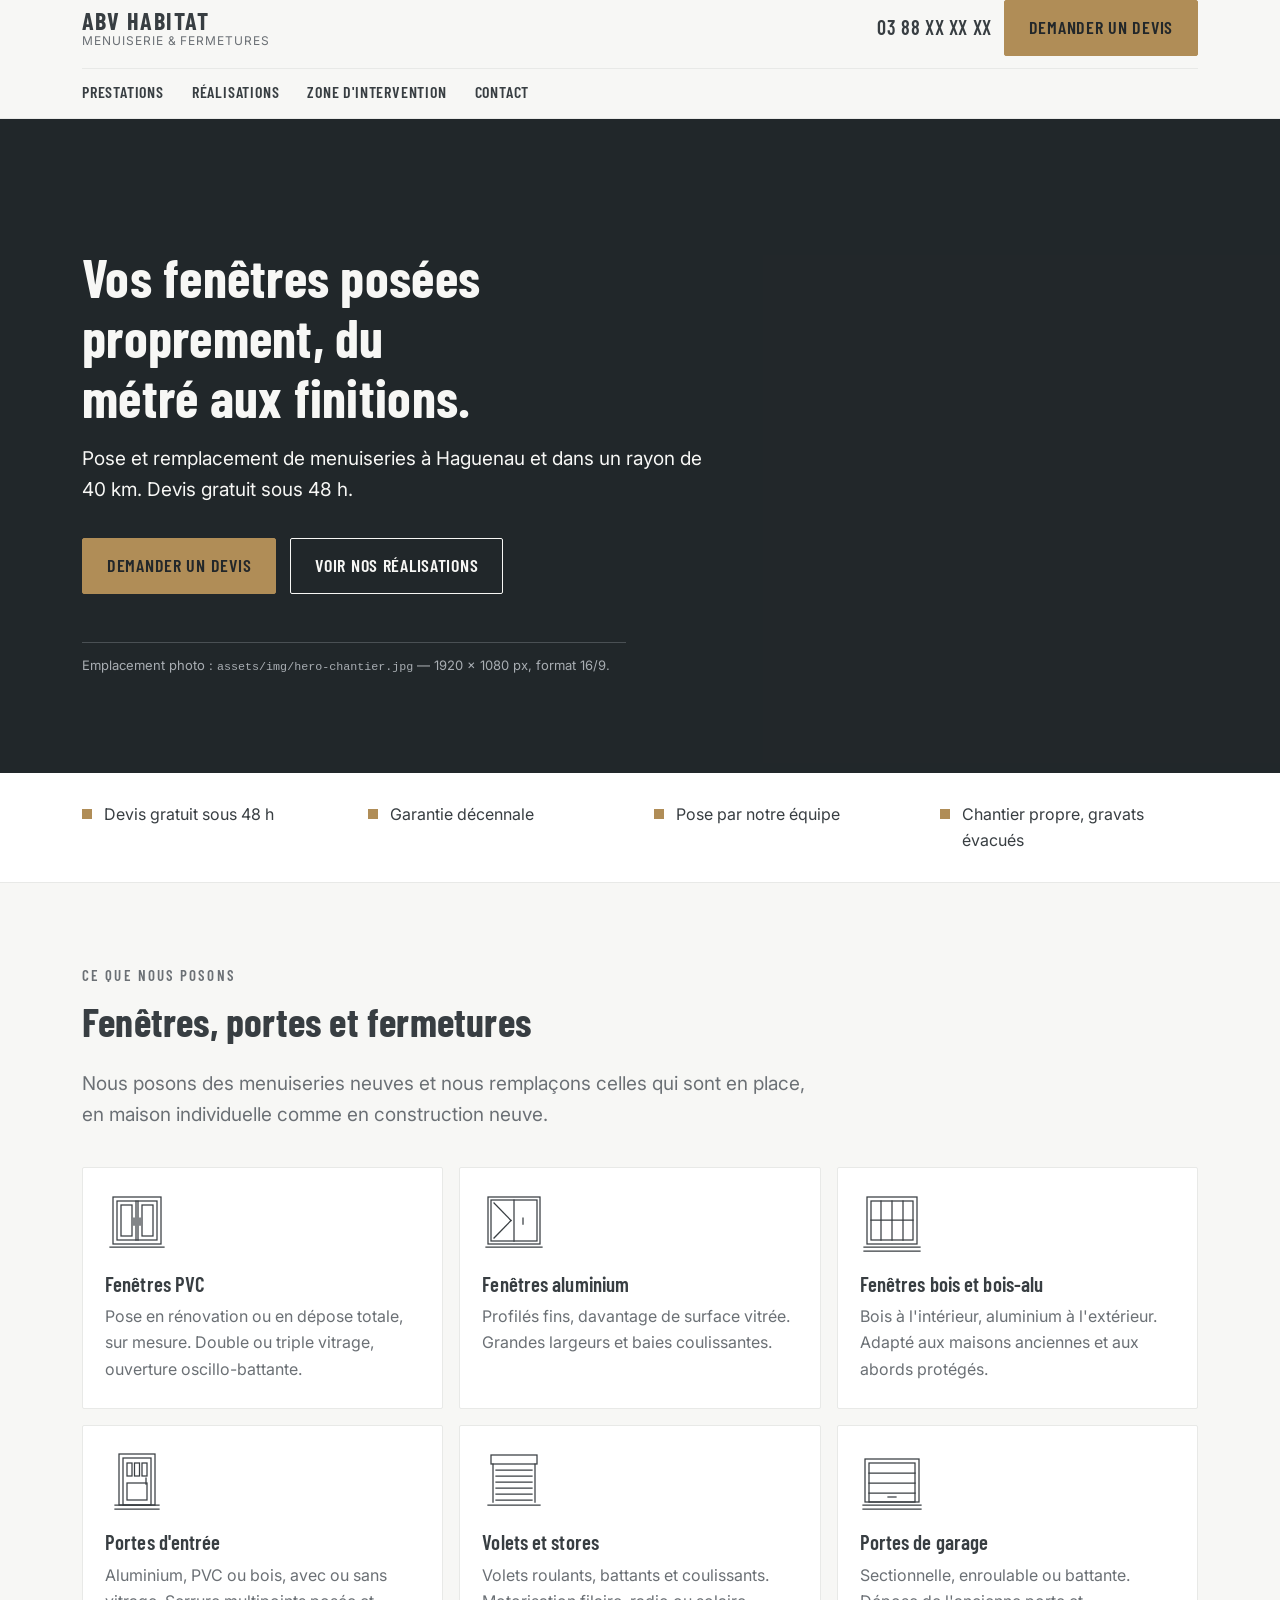
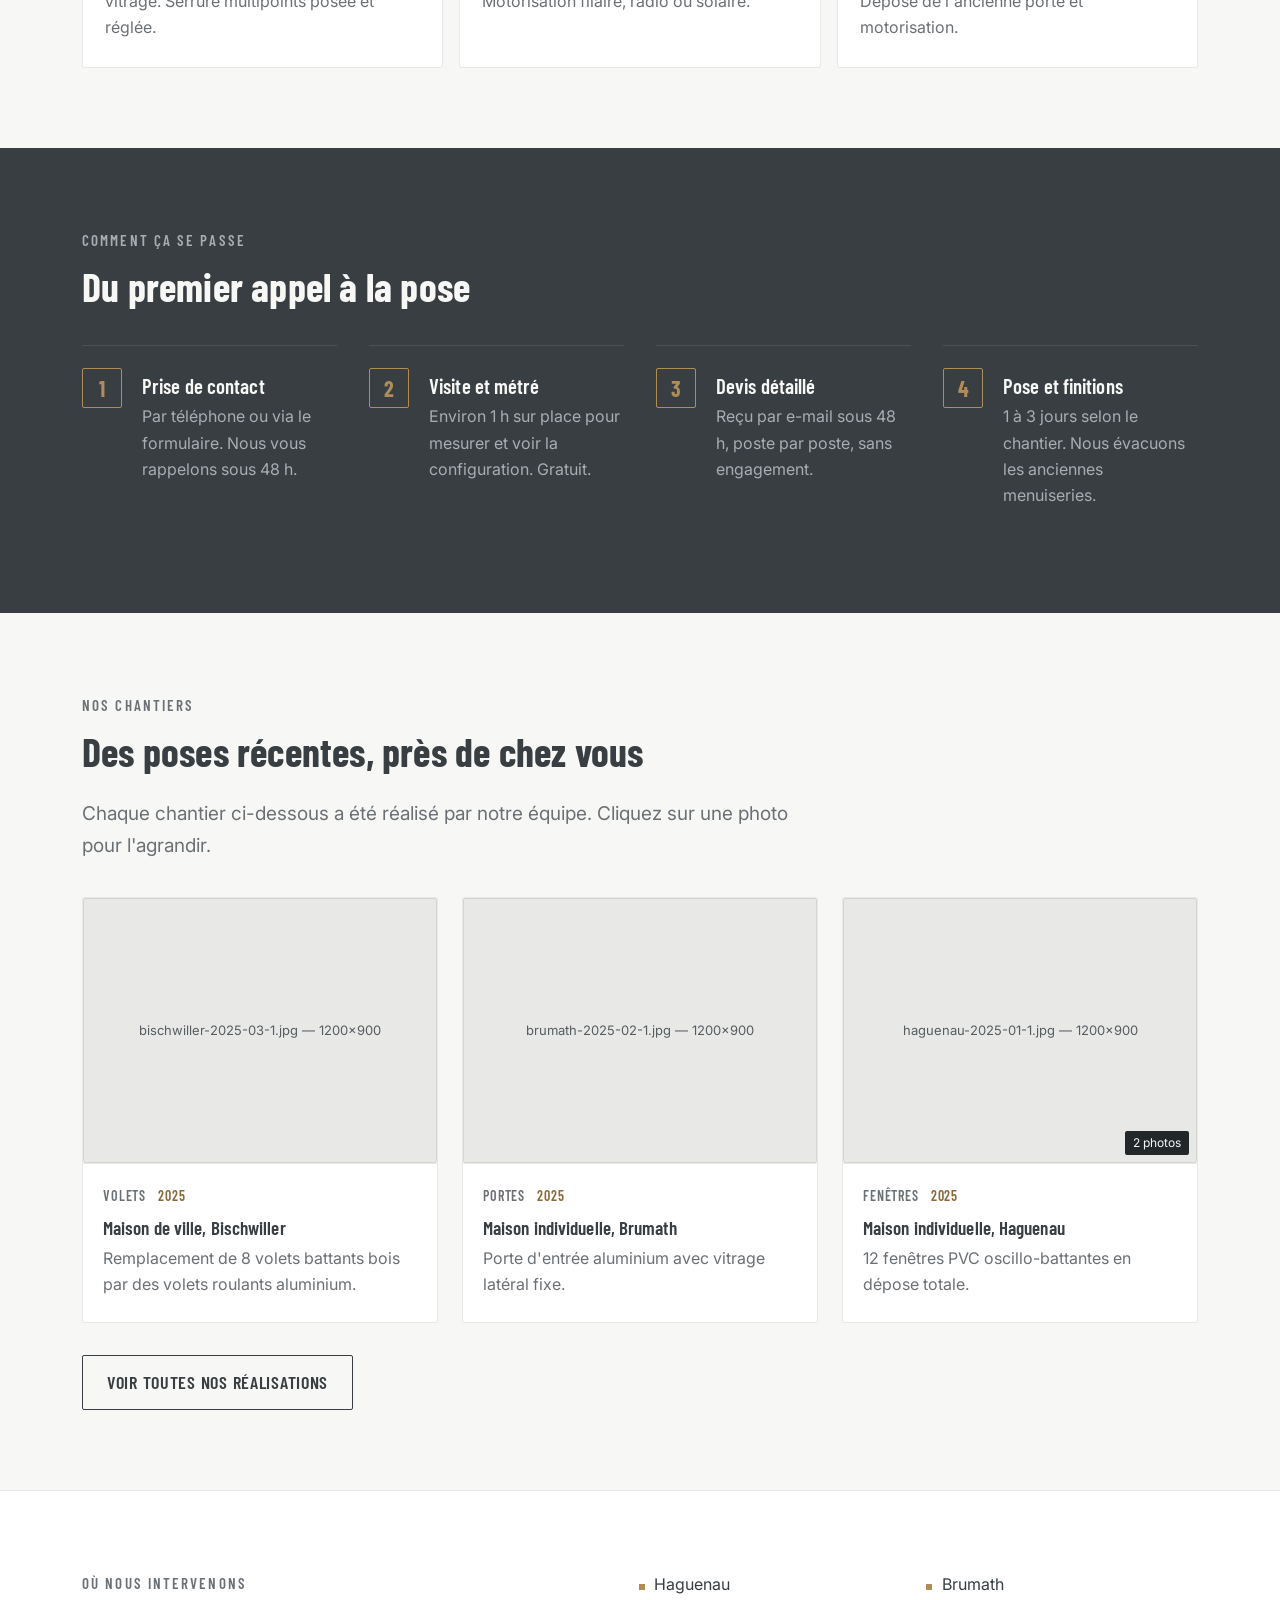
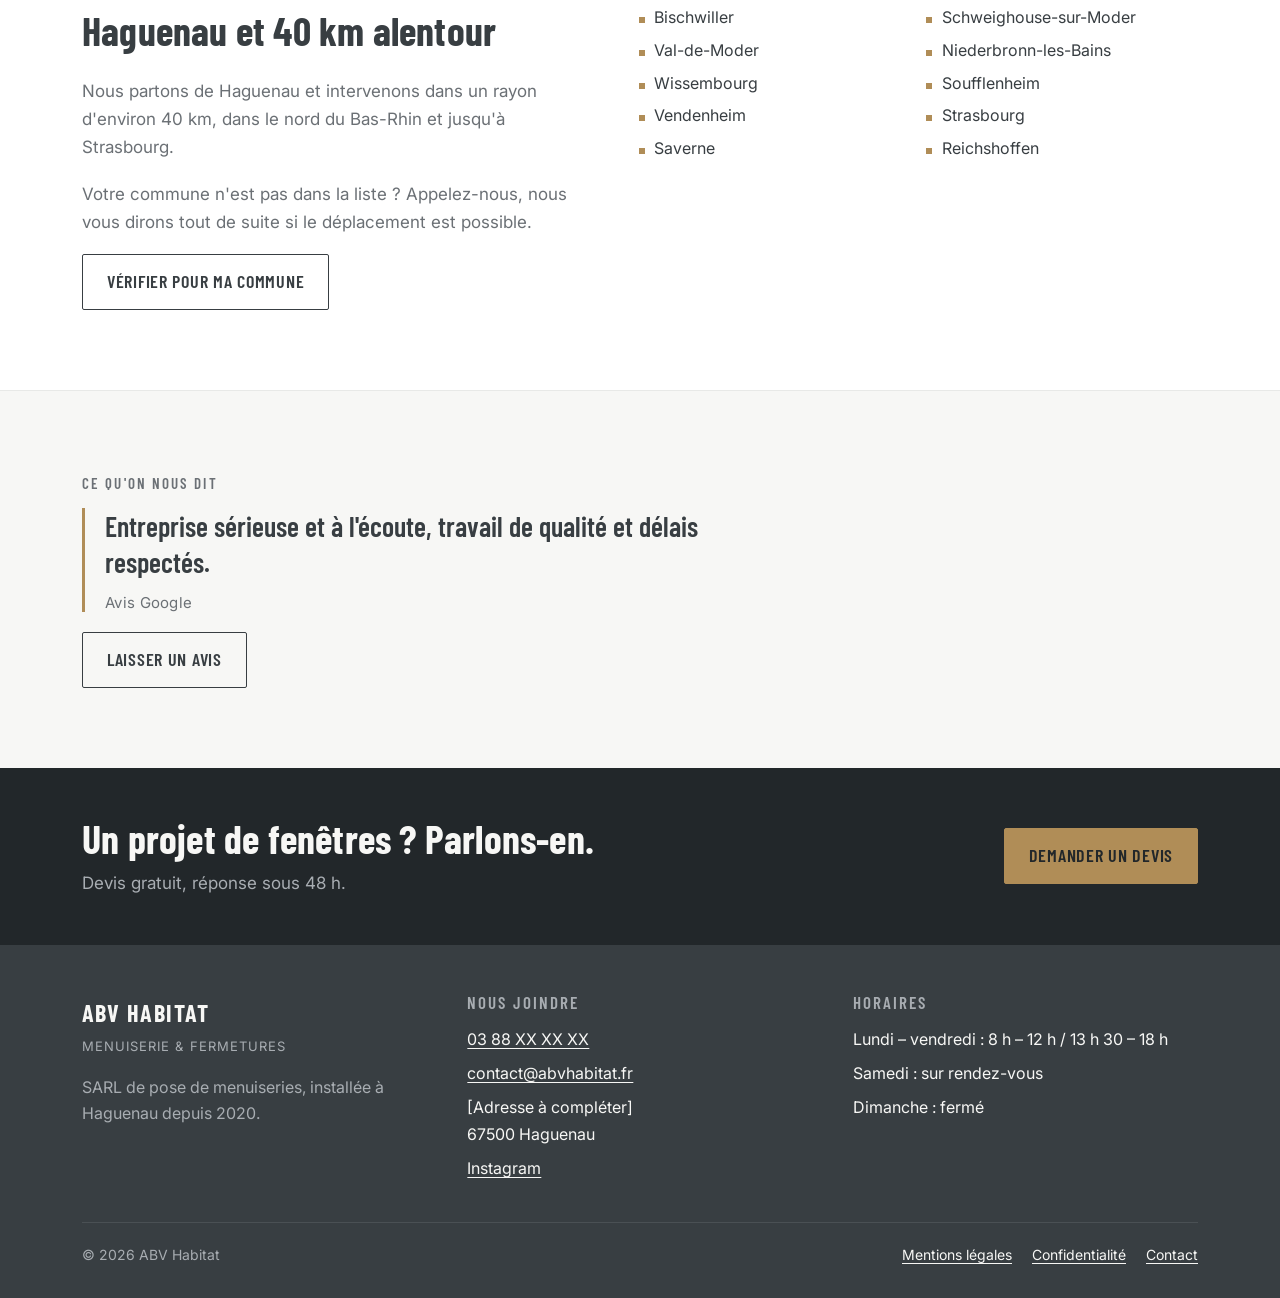
==== index.html @ 5dcaa234 "Initial commit" ====
<!DOCTYPE html>
<html lang="fr">
<head>
<meta charset="utf-8">
<meta name="viewport" content="width=device-width, initial-scale=1">
<title>ABV Habitat — Pose de fenêtres à Haguenau (Bas-Rhin)</title>
<meta name="description" content="Pose et remplacement de fenêtres, portes d'entrée, volets et portes de garage à Haguenau et dans un rayon de 40 km. Devis gratuit sous 48 h.">
<meta name="author" content="ABV Habitat">

<meta property="og:type" content="website">
<meta property="og:locale" content="fr_FR">
<meta property="og:site_name" content="ABV Habitat">
<meta property="og:title" content="ABV Habitat — Pose de fenêtres à Haguenau">
<meta property="og:description" content="Pose et remplacement de menuiseries à Haguenau et dans un rayon de 40 km. Devis gratuit sous 48 h.">

<link rel="icon" href="favicon.svg" type="image/svg+xml">
<link rel="preconnect" href="https://fonts.googleapis.com">
<link rel="preconnect" href="https://fonts.gstatic.com" crossorigin>
<link rel="stylesheet" href="https://fonts.googleapis.com/css2?family=Barlow+Condensed:wght@600;700&amp;family=Inter:wght@400;500&amp;display=swap">
<link rel="stylesheet" href="css/style.css">
<script src="js/init.js"></script>
</head>
<body>

<a class="lien-evitement" href="#contenu">Aller au contenu</a>

<header class="entete">
  <div class="conteneur entete__barre">

    <a class="entete__marque" href="index.html">
      <span class="entete__nom">ABV Habitat</span>
      <span class="entete__baseline">Menuiserie &amp; fermetures</span>
    </a>

    <div class="entete__actions">
      <a class="entete__tel" href="tel:+3338800000">03 88 XX XX XX</a>
      <a class="bouton bouton--principal entete__devis" href="contact.html#devis">Demander un devis</a>
      <button class="entete__bascule" type="button" aria-expanded="false" aria-controls="navigation-principale">
        <span class="entete__bascule-barres" aria-hidden="true"></span>
        Menu
      </button>
    </div>

    <nav class="nav" id="navigation-principale" aria-label="Navigation principale">
      <ul class="nav__liste">
        <li><a class="nav__lien" href="index.html#prestations">Prestations</a></li>
        <li><a class="nav__lien" href="realisations.html">Réalisations</a></li>
        <li><a class="nav__lien" href="index.html#zone-intervention">Zone d'intervention</a></li>
        <li><a class="nav__lien" href="contact.html">Contact</a></li>
      </ul>
      <div class="nav__complement">
        <a class="nav__tel" href="tel:+3338800000">03 88 XX XX XX</a>
        <a class="bouton bouton--principal bouton--large" href="contact.html#devis">Demander un devis</a>
      </div>
    </nav>

  </div>
</header>

<main id="contenu">

  <!-- ================================================================
       Hero
       ================================================================ -->
  <section class="hero">
    <div class="hero__media" data-src="assets/img/hero-chantier.jpg" aria-hidden="true"></div>
    <div class="hero__voile" aria-hidden="true"></div>

    <div class="conteneur hero__contenu">
      <h1 class="hero__titre">Vos fenêtres posées proprement, du métré aux finitions.</h1>
      <p class="hero__soustitre">
        Pose et remplacement de menuiseries à Haguenau et dans un rayon de 40 km.
        Devis gratuit sous 48 h.
      </p>
      <div class="groupe-boutons">
        <a class="bouton bouton--principal" href="contact.html#devis">Demander un devis</a>
        <a class="bouton bouton--contour-clair" href="realisations.html">Voir nos réalisations</a>
      </div>
      <p class="hero__note-photo">
        Emplacement photo : <code>assets/img/hero-chantier.jpg</code> — 1920 × 1080 px, format 16/9.
      </p>
    </div>
  </section>

  <!-- ================================================================
       Bandeau de garanties
       ================================================================ -->
  <section class="garanties" aria-label="Nos engagements">
    <div class="conteneur">
      <ul class="garanties__liste">
        <li class="garanties__item">
          <span class="garanties__marque" aria-hidden="true"></span>
          Devis gratuit sous 48 h
        </li>
        <li class="garanties__item">
          <span class="garanties__marque" aria-hidden="true"></span>
          Garantie décennale
        </li>
        <li class="garanties__item">
          <span class="garanties__marque" aria-hidden="true"></span>
          Pose par notre équipe
        </li>
        <li class="garanties__item">
          <span class="garanties__marque" aria-hidden="true"></span>
          Chantier propre, gravats évacués
        </li>
      </ul>
    </div>
  </section>

  <!-- ================================================================
       Prestations
       ================================================================ -->
  <section class="section" id="prestations">
    <div class="conteneur">

      <div class="section__entete fondu">
        <span class="surtitre">Ce que nous posons</span>
        <h2>Fenêtres, portes et fermetures</h2>
        <p class="texte-intro texte-secondaire">
          Nous posons des menuiseries neuves et nous remplaçons celles qui sont en place,
          en maison individuelle comme en construction neuve.
        </p>
      </div>

      <ul class="prestations__grille">

        <li class="prestation fondu">
          <svg class="prestation__pictogramme" viewBox="0 0 64 64" fill="none" stroke="currentColor" stroke-width="1.25" stroke-linecap="square" aria-hidden="true" focusable="false">
            <rect x="8" y="5" width="48" height="47"/>
            <rect x="12" y="9" width="40" height="39"/>
            <line x1="31" y1="9" x2="31" y2="48"/>
            <line x1="33" y1="9" x2="33" y2="48"/>
            <rect x="16" y="13" width="11" height="31"/>
            <rect x="37" y="13" width="11" height="31"/>
            <line x1="29" y1="26" x2="29" y2="33"/>
            <line x1="35" y1="26" x2="35" y2="33"/>
            <line x1="5" y1="55" x2="59" y2="55"/>
          </svg>
          <h3 class="prestation__titre">Fenêtres PVC</h3>
          <p class="prestation__texte">
            Pose en rénovation ou en dépose totale, sur mesure.
            Double ou triple vitrage, ouverture oscillo-battante.
          </p>
        </li>

        <li class="prestation fondu">
          <svg class="prestation__pictogramme" viewBox="0 0 64 64" fill="none" stroke="currentColor" stroke-width="1.25" stroke-linecap="square" aria-hidden="true" focusable="false">
            <rect x="6" y="5" width="52" height="47"/>
            <rect x="9" y="8" width="46" height="41"/>
            <line x1="32" y1="8" x2="32" y2="49"/>
            <line x1="12" y1="11" x2="29" y2="28.5"/>
            <line x1="12" y1="46" x2="29" y2="28.5"/>
            <line x1="41" y1="26" x2="41" y2="32"/>
            <line x1="4" y1="55" x2="60" y2="55"/>
          </svg>
          <h3 class="prestation__titre">Fenêtres aluminium</h3>
          <p class="prestation__texte">
            Profilés fins, davantage de surface vitrée.
            Grandes largeurs et baies coulissantes.
          </p>
        </li>

        <li class="prestation fondu">
          <svg class="prestation__pictogramme" viewBox="0 0 64 64" fill="none" stroke="currentColor" stroke-width="1.25" stroke-linecap="square" aria-hidden="true" focusable="false">
            <rect x="7" y="5" width="50" height="47"/>
            <rect x="11" y="9" width="42" height="39"/>
            <line x1="32" y1="9" x2="32" y2="48"/>
            <line x1="11" y1="28" x2="53" y2="28"/>
            <line x1="21" y1="9" x2="21" y2="48"/>
            <line x1="43" y1="9" x2="43" y2="48"/>
            <line x1="4" y1="55" x2="60" y2="55"/>
            <line x1="4" y1="59" x2="60" y2="59"/>
          </svg>
          <h3 class="prestation__titre">Fenêtres bois et bois-alu</h3>
          <p class="prestation__texte">
            Bois à l'intérieur, aluminium à l'extérieur.
            Adapté aux maisons anciennes et aux abords protégés.
          </p>
        </li>

        <li class="prestation fondu">
          <svg class="prestation__pictogramme" viewBox="0 0 64 64" fill="none" stroke="currentColor" stroke-width="1.25" stroke-linecap="square" aria-hidden="true" focusable="false">
            <rect x="14" y="4" width="36" height="51"/>
            <rect x="18" y="8" width="28" height="47"/>
            <rect x="22" y="13" width="5" height="13"/>
            <rect x="29.5" y="13" width="5" height="13"/>
            <rect x="37" y="13" width="5" height="13"/>
            <rect x="22" y="33" width="20" height="17"/>
            <line x1="41" y1="28" x2="41" y2="34"/>
            <line x1="10" y1="55" x2="54" y2="55"/>
            <line x1="10" y1="59" x2="54" y2="59"/>
          </svg>
          <h3 class="prestation__titre">Portes d'entrée</h3>
          <p class="prestation__texte">
            Aluminium, PVC ou bois, avec ou sans vitrage.
            Serrure multipoints posée et réglée.
          </p>
        </li>

        <li class="prestation fondu">
          <svg class="prestation__pictogramme" viewBox="0 0 64 64" fill="none" stroke="currentColor" stroke-width="1.25" stroke-linecap="square" aria-hidden="true" focusable="false">
            <rect x="9" y="5" width="46" height="9"/>
            <line x1="11" y1="14" x2="11" y2="52"/>
            <line x1="53" y1="14" x2="53" y2="52"/>
            <line x1="14" y1="20" x2="50" y2="20"/>
            <line x1="14" y1="26" x2="50" y2="26"/>
            <line x1="14" y1="32" x2="50" y2="32"/>
            <line x1="14" y1="38" x2="50" y2="38"/>
            <line x1="14" y1="44" x2="50" y2="44"/>
            <line x1="14" y1="50" x2="50" y2="50"/>
            <line x1="6" y1="55" x2="58" y2="55"/>
          </svg>
          <h3 class="prestation__titre">Volets et stores</h3>
          <p class="prestation__texte">
            Volets roulants, battants et coulissants.
            Motorisation filaire, radio ou solaire.
          </p>
        </li>

        <li class="prestation fondu">
          <svg class="prestation__pictogramme" viewBox="0 0 64 64" fill="none" stroke="currentColor" stroke-width="1.25" stroke-linecap="square" aria-hidden="true" focusable="false">
            <rect x="5" y="9" width="54" height="43"/>
            <rect x="9" y="13" width="46" height="39"/>
            <line x1="9" y1="23" x2="55" y2="23"/>
            <line x1="9" y1="33" x2="55" y2="33"/>
            <line x1="9" y1="43" x2="55" y2="43"/>
            <line x1="28" y1="47" x2="36" y2="47"/>
            <line x1="3" y1="55" x2="61" y2="55"/>
            <line x1="3" y1="59" x2="61" y2="59"/>
          </svg>
          <h3 class="prestation__titre">Portes de garage</h3>
          <p class="prestation__texte">
            Sectionnelle, enroulable ou battante.
            Dépose de l'ancienne porte et motorisation.
          </p>
        </li>

      </ul>
    </div>
  </section>

  <!-- ================================================================
       Comment ça se passe
       ================================================================ -->
  <section class="section section--sombre" id="deroulement">
    <div class="conteneur">

      <div class="section__entete fondu">
        <span class="surtitre surtitre--sombre">Comment ça se passe</span>
        <h2>Du premier appel à la pose</h2>
      </div>

      <ol class="etapes__liste">
        <li class="etape fondu">
          <h3 class="etape__titre">Prise de contact</h3>
          <p class="etape__texte">Par téléphone ou via le formulaire. Nous vous rappelons sous 48 h.</p>
        </li>
        <li class="etape fondu">
          <h3 class="etape__titre">Visite et métré</h3>
          <p class="etape__texte">Environ 1 h sur place pour mesurer et voir la configuration. Gratuit.</p>
        </li>
        <li class="etape fondu">
          <h3 class="etape__titre">Devis détaillé</h3>
          <p class="etape__texte">Reçu par e-mail sous 48 h, poste par poste, sans engagement.</p>
        </li>
        <li class="etape fondu">
          <h3 class="etape__titre">Pose et finitions</h3>
          <p class="etape__texte">1 à 3 jours selon le chantier. Nous évacuons les anciennes menuiseries.</p>
        </li>
      </ol>

    </div>
  </section>

  <!-- ================================================================
       Aperçu des réalisations
       ================================================================ -->
  <section class="section" id="realisations">
    <div class="conteneur">

      <div class="section__entete fondu">
        <span class="surtitre">Nos chantiers</span>
        <h2>Des poses récentes, près de chez vous</h2>
        <p class="texte-intro texte-secondaire">
          Chaque chantier ci-dessous a été réalisé par notre équipe.
          Cliquez sur une photo pour l'agrandir.
        </p>
      </div>

      <ul class="chantiers" data-galerie="apercu">
        <li class="galerie__message">Chargement des réalisations…</li>
      </ul>

      <p class="espace-haut">
        <a class="bouton bouton--contour" href="realisations.html">Voir toutes nos réalisations</a>
      </p>

    </div>
  </section>

  <!-- ================================================================
       Zone d'intervention
       ================================================================ -->
  <section class="section section--claire" id="zone-intervention">
    <div class="conteneur">
      <div class="zone__grille">

        <div class="fondu">
          <span class="surtitre">Où nous intervenons</span>
          <h2>Haguenau et 40 km alentour</h2>
          <p class="texte-secondaire">
            Nous partons de Haguenau et intervenons dans un rayon d'environ 40 km,
            dans le nord du Bas-Rhin et jusqu'à Strasbourg.
          </p>
          <p class="texte-secondaire">
            Votre commune n'est pas dans la liste ? Appelez-nous, nous vous dirons
            tout de suite si le déplacement est possible.
          </p>
          <p>
            <a class="bouton bouton--contour" href="contact.html#devis">Vérifier pour ma commune</a>
          </p>
        </div>

        <div class="fondu">
          <h3 class="hors-ecran">Communes desservies</h3>
          <ul class="zone__communes">
            <li class="zone__commune"><span class="zone__puce" aria-hidden="true"></span>Haguenau</li>
            <li class="zone__commune"><span class="zone__puce" aria-hidden="true"></span>Brumath</li>
            <li class="zone__commune"><span class="zone__puce" aria-hidden="true"></span>Bischwiller</li>
            <li class="zone__commune"><span class="zone__puce" aria-hidden="true"></span>Schweighouse-sur-Moder</li>
            <li class="zone__commune"><span class="zone__puce" aria-hidden="true"></span>Val-de-Moder</li>
            <li class="zone__commune"><span class="zone__puce" aria-hidden="true"></span>Niederbronn-les-Bains</li>
            <li class="zone__commune"><span class="zone__puce" aria-hidden="true"></span>Wissembourg</li>
            <li class="zone__commune"><span class="zone__puce" aria-hidden="true"></span>Soufflenheim</li>
            <li class="zone__commune"><span class="zone__puce" aria-hidden="true"></span>Vendenheim</li>
            <li class="zone__commune"><span class="zone__puce" aria-hidden="true"></span>Strasbourg</li>
            <li class="zone__commune"><span class="zone__puce" aria-hidden="true"></span>Saverne</li>
            <li class="zone__commune"><span class="zone__puce" aria-hidden="true"></span>Reichshoffen</li>
          </ul>
        </div>

      </div>
    </div>
  </section>

  <!-- ================================================================
       Confiance
       ================================================================ -->
  <section class="section" id="avis">
    <div class="conteneur">
      <div class="temoignage fondu">
        <span class="surtitre">Ce qu'on nous dit</span>
        <figure class="temoignage__citation">
          <blockquote class="temoignage__blockquote">
            <p>Entreprise sérieuse et à l'écoute, travail de qualité et délais respectés.</p>
          </blockquote>
          <figcaption class="temoignage__source">Avis Google</figcaption>
        </figure>
        <a class="bouton bouton--contour" href="#lien-google-a-fournir">Laisser un avis</a>
      </div>
    </div>
  </section>

  <!-- ================================================================
       Bandeau d'appel
       ================================================================ -->
  <section class="appel">
    <div class="conteneur appel__grille">
      <div>
        <h2 class="appel__titre">Un projet de fenêtres ? Parlons-en.</h2>
        <p class="appel__texte">Devis gratuit, réponse sous 48 h.</p>
      </div>
      <a class="bouton bouton--principal" href="contact.html#devis">Demander un devis</a>
    </div>
  </section>

</main>

<footer class="pied">
  <div class="conteneur">

    <div class="pied__grille">

      <div>
        <p class="pied__nom">ABV Habitat</p>
        <p class="pied__baseline">Menuiserie &amp; fermetures</p>
        <p class="pied__mention">
          SARL de pose de menuiseries, installée à Haguenau depuis 2020.
        </p>
      </div>

      <div>
        <h2 class="pied__titre">Nous joindre</h2>
        <ul class="pied__liste">
          <li><a href="tel:+3338800000">03 88 XX XX XX</a></li>
          <li><a href="mailto:contact@abvhabitat.fr">contact@abvhabitat.fr</a></li>
          <li>[Adresse à compléter]<br>67500 Haguenau</li>
          <li><a href="#lien-instagram-a-fournir">Instagram</a></li>
        </ul>
      </div>

      <div>
        <h2 class="pied__titre">Horaires</h2>
        <ul class="pied__liste">
          <li>Lundi – vendredi : 8 h – 12 h / 13 h 30 – 18 h</li>
          <li>Samedi : sur rendez-vous</li>
          <li>Dimanche : fermé</li>
        </ul>
      </div>

    </div>

    <div class="pied__bas">
      <p class="sans-marge">© 2026 ABV Habitat</p>
      <ul class="pied__legaux">
        <li><a href="mentions-legales.html">Mentions légales</a></li>
        <li><a href="confidentialite.html">Confidentialité</a></li>
        <li><a href="contact.html">Contact</a></li>
      </ul>
    </div>

  </div>
</footer>

<script type="application/ld+json">
{
  "@context": "https://schema.org",
  "@type": ["LocalBusiness", "HomeAndConstructionBusiness"],
  "name": "ABV Habitat",
  "description": "Pose et remplacement de fenêtres, portes d'entrée, volets et portes de garage à Haguenau et dans un rayon de 40 km.",
  "url": "https://www.abvhabitat.fr/",
  "telephone": "+33 3 88 00 00 00",
  "email": "contact@abvhabitat.fr",
  "foundingDate": "2020",
  "address": {
    "@type": "PostalAddress",
    "streetAddress": "[À COMPLÉTER]",
    "postalCode": "67500",
    "addressLocality": "Haguenau",
    "addressRegion": "Grand Est",
    "addressCountry": "FR"
  },
  "areaServed": [
    { "@type": "City", "name": "Haguenau" },
    { "@type": "City", "name": "Brumath" },
    { "@type": "City", "name": "Bischwiller" },
    { "@type": "City", "name": "Schweighouse-sur-Moder" },
    { "@type": "City", "name": "Val-de-Moder" },
    { "@type": "City", "name": "Niederbronn-les-Bains" },
    { "@type": "City", "name": "Wissembourg" },
    { "@type": "City", "name": "Soufflenheim" },
    { "@type": "City", "name": "Vendenheim" },
    { "@type": "City", "name": "Strasbourg" },
    { "@type": "City", "name": "Saverne" },
    { "@type": "City", "name": "Reichshoffen" }
  ],
  "openingHoursSpecification": [
    {
      "@type": "OpeningHoursSpecification",
      "dayOfWeek": ["Monday", "Tuesday", "Wednesday", "Thursday", "Friday"],
      "opens": "08:00",
      "closes": "12:00"
    },
    {
      "@type": "OpeningHoursSpecification",
      "dayOfWeek": ["Monday", "Tuesday", "Wednesday", "Thursday", "Friday"],
      "opens": "13:30",
      "closes": "18:00"
    }
  ],
  "makesOffer": [
    { "@type": "Offer", "itemOffered": { "@type": "Service", "name": "Pose de fenêtres PVC" } },
    { "@type": "Offer", "itemOffered": { "@type": "Service", "name": "Pose de fenêtres aluminium" } },
    { "@type": "Offer", "itemOffered": { "@type": "Service", "name": "Pose de fenêtres bois et bois-alu" } },
    { "@type": "Offer", "itemOffered": { "@type": "Service", "name": "Pose de portes d'entrée" } },
    { "@type": "Offer", "itemOffered": { "@type": "Service", "name": "Pose de volets et de stores" } },
    { "@type": "Offer", "itemOffered": { "@type": "Service", "name": "Pose de portes de garage" } }
  ]
}
</script>

<script src="data/realisations-apercu.js"></script>
<script src="js/main.js"></script>
<script src="js/galerie.js"></script>

</body>
</html>
---- css/style.css ----
/* ==========================================================================
   ABV HABITAT — feuille de style unique
   Organisation :
     01. Variables
     02. Reset et base
     03. Typographie
     04. Utilitaires de mise en page
     05. Boutons
     06. Emplacements photo (placeholders)
     07. En-tete et navigation
     08. Hero
     09. Bandeau garanties
     10. Prestations
     11. Etapes
     12. Realisations (apercu, galerie, filtres, lightbox)
     13. Zone d'intervention
     14. Temoignage
     15. Bandeau d'appel
     16. Pied de page
     17. Page contact et formulaire
     18. Pages legales
     19. Mouvement reduit
   Convention : une seule classe par selecteur, prefixe de section, pas d'ID.
   ========================================================================== */

/* ==========================================================================
   01. Variables
   ========================================================================== */

:root {
  /* Palette de reference */
  --anthracite: #383E42;        /* RAL 7016 */
  --anthracite-fonce: #22272A;
  --blanc-casse: #F7F7F5;
  --gris-clair: #E8E9E7;
  --gris-texte: #6B7075;
  --laiton: #B08D57;

  /* Nuances derivees, ajoutees pour tenir le contraste AA.
     Voir README, section « Couleurs et contraste ». */
  --blanc: #FFFFFF;
  --laiton-texte: #8A6A38;      /* laiton lisible en texte sur fond clair (4,66:1) */
  --gris-sur-sombre: #A8ADB2;   /* texte secondaire sur fond anthracite (6,7:1) */
  --gris-bordure-sombre: #4A5054;

  /* Typographie */
  --police-titre: "Barlow Condensed", "Arial Narrow", Arial, sans-serif;
  --police-texte: "Inter", "Segoe UI", Helvetica, Arial, sans-serif;

  /* Mise en page */
  --largeur-max: 1180px;
  --gouttiere: 1.25rem;
  --rayon: 2px;
  --hauteur-entete: 68px;    /* hauteur de la ligne logo + actions */
  --decalage-ancre: 84px;    /* compense l'en-tete collant sur les ancres */

  --transition: 180ms ease;
}

/* ==========================================================================
   02. Reset et base
   ========================================================================== */

*,
*::before,
*::after {
  box-sizing: border-box;
}

html {
  -webkit-text-size-adjust: 100%;
  scroll-behavior: smooth;
}

body {
  margin: 0;
  background-color: var(--blanc-casse);
  color: var(--anthracite);
  font-family: var(--police-texte);
  font-size: 1.0625rem;         /* 17 px */
  font-weight: 400;
  line-height: 1.65;
  -webkit-font-smoothing: antialiased;
}

img {
  max-width: 100%;
  height: auto;
  display: block;
}

a {
  color: var(--anthracite);
  text-decoration-thickness: 1px;
  text-underline-offset: 3px;
}

a:hover {
  color: var(--laiton-texte);
}

button {
  font: inherit;
  color: inherit;
}

/* Focus clavier visible partout */
:focus-visible {
  outline: 3px solid var(--laiton-texte);
  outline-offset: 2px;
}

/* Navigateurs sans :focus-visible */
:focus:not(:focus-visible) {
  outline: none;
}

/* Compense l'en-tete collant lors des ancres */
[id] {
  scroll-margin-top: var(--decalage-ancre);
}

/* ==========================================================================
   03. Typographie
   ========================================================================== */

h1, h2, h3, h4, h5, h6 {
  font-family: var(--police-titre);
  font-weight: 700;
  line-height: 1.12;
  margin: 0 0 0.6em;
  letter-spacing: 0.005em;
}

h1 {
  font-size: clamp(2.15rem, 6vw, 3.35rem);
}

h2 {
  font-size: clamp(1.85rem, 4.2vw, 2.5rem);
}

h3 {
  font-size: 1.3rem;
  font-weight: 600;
}

h4 {
  font-size: 1.1rem;
  font-weight: 600;
}

p {
  margin: 0 0 1.1em;
  max-width: 68ch;
}

p:last-child {
  margin-bottom: 0;
}

.surtitre {
  font-family: var(--police-titre);
  font-weight: 600;
  font-size: 0.9375rem;
  letter-spacing: 0.14em;
  text-transform: uppercase;
  color: var(--gris-texte);
  margin: 0 0 0.75rem;
  display: block;
}

.surtitre--sombre {
  color: var(--gris-sur-sombre);
}

.texte-secondaire {
  color: var(--gris-texte);
}

.texte-intro {
  font-size: 1.1875rem;
  max-width: 62ch;
}

code {
  font-family: ui-monospace, Consolas, "Courier New", monospace;
  font-size: 0.9em;
  word-break: break-word;
}

.sans-marge {
  margin: 0;
}

.espace-haut {
  margin-top: 2rem;
}

/* ==========================================================================
   04. Utilitaires de mise en page
   ========================================================================== */

.conteneur {
  width: 100%;
  max-width: var(--largeur-max);
  margin-inline: auto;
  padding-inline: var(--gouttiere);
}

.section {
  padding-block: 3.5rem;
}

.section--sombre {
  background-color: var(--anthracite);
  color: var(--blanc-casse);
}

.section--sombre h2,
.section--sombre h3 {
  color: var(--blanc-casse);
}

.section--claire {
  background-color: var(--blanc);
  border-block: 1px solid var(--gris-clair);
}

.section__entete {
  margin-bottom: 2.25rem;
}

.lien-evitement {
  position: absolute;
  left: -9999px;
  top: 0;
  z-index: 200;
  background: var(--anthracite-fonce);
  color: var(--blanc-casse);
  padding: 0.75rem 1.25rem;
  border-radius: var(--rayon);
}

.lien-evitement:focus {
  left: 0.5rem;
  top: 0.5rem;
}

.hors-ecran {
  position: absolute;
  width: 1px;
  height: 1px;
  padding: 0;
  margin: -1px;
  overflow: hidden;
  clip: rect(0 0 0 0);
  clip-path: inset(50%);
  white-space: nowrap;
  border: 0;
}

/* Fondu discret a l'apparition. Actif seulement si JavaScript est present. */
.js .fondu {
  opacity: 0;
  transform: translateY(14px);
  transition: opacity 520ms ease, transform 520ms ease;
}

.js .fondu.est-visible {
  opacity: 1;
  transform: none;
}

/* ==========================================================================
   05. Boutons
   ========================================================================== */

.bouton {
  display: inline-flex;
  align-items: center;
  justify-content: center;
  gap: 0.5rem;
  min-height: 48px;
  padding: 0.75rem 1.5rem;
  border: 1px solid transparent;
  border-radius: var(--rayon);
  font-family: var(--police-titre);
  font-size: 1.125rem;
  font-weight: 600;
  letter-spacing: 0.04em;
  text-transform: uppercase;
  text-decoration: none;
  cursor: pointer;
  transition: background-color var(--transition), color var(--transition),
              border-color var(--transition);
}

/* Bouton principal : laiton plein, texte anthracite fonce (4,88:1) */
.bouton--principal {
  background-color: var(--laiton);
  border-color: var(--laiton);
  color: var(--anthracite-fonce);
}

.bouton--principal:hover {
  background-color: var(--anthracite-fonce);
  border-color: var(--anthracite-fonce);
  color: var(--laiton);
}

/* Bouton contour sur fond clair */
.bouton--contour {
  background-color: transparent;
  border-color: var(--anthracite);
  color: var(--anthracite);
}

.bouton--contour:hover {
  background-color: var(--anthracite);
  color: var(--blanc-casse);
}

/* Bouton contour sur fond sombre */
.bouton--contour-clair {
  background-color: transparent;
  border-color: var(--blanc-casse);
  color: var(--blanc-casse);
}

.bouton--contour-clair:hover {
  background-color: var(--blanc-casse);
  color: var(--anthracite-fonce);
}

.bouton--large {
  width: 100%;
}

.groupe-boutons {
  display: flex;
  flex-wrap: wrap;
  gap: 0.875rem;
}

/* ==========================================================================
   06. Emplacements photo (placeholders)
   --------------------------------------------------------------------------
   Aucune image n'est fournie en V1. Chaque bloc respecte le ratio exact de
   la photo attendue et affiche le nom de fichier a deposer.
   Des qu'un fichier existe au chemin indique par data-src, main.js remplace
   le bloc par la vraie photo.
   ========================================================================== */

.emplacement {
  position: relative;
  display: flex;
  align-items: center;
  justify-content: center;
  background-color: var(--gris-clair);
  border: 1px solid #D3D5D1;
  border-radius: var(--rayon);
  overflow: hidden;
}

.emplacement--16-9 { aspect-ratio: 16 / 9; }
.emplacement--4-3  { aspect-ratio: 4 / 3; }
.emplacement--1-1  { aspect-ratio: 1 / 1; }

.emplacement__libelle {
  font-family: var(--police-texte);
  font-size: 0.8125rem;
  line-height: 1.5;
  /* Plus sombre que --gris-texte : sur fond gris clair, il faut 4,5:1. */
  color: #565C61;
  text-align: center;
  padding: 0.75rem 1rem;
  max-width: 90%;
  word-break: break-word;
}

/* Variante sombre, utilisee dans le hero */
.emplacement--sombre {
  background-color: var(--anthracite-fonce);
  border-color: var(--gris-bordure-sombre);
}

.emplacement--sombre .emplacement__libelle {
  color: var(--gris-sur-sombre);
}

/* Photo reelle inseree a la place d'un emplacement */
.emplacement--remplie {
  background-color: transparent;
}

.photo {
  display: block;
  width: 100%;
  height: 100%;
  object-fit: cover;
  border-radius: var(--rayon);
}

/* ==========================================================================
   07. En-tete et navigation
   ========================================================================== */

.entete {
  position: sticky;
  top: 0;
  z-index: 100;
  background-color: var(--blanc-casse);
  border-bottom: 1px solid var(--gris-clair);
}

.entete__barre {
  display: flex;
  flex-wrap: wrap;
  align-items: center;
  justify-content: space-between;
  gap: 0.75rem 1rem;
  min-height: var(--hauteur-entete);
}

.entete__marque {
  display: flex;
  flex-direction: column;
  text-decoration: none;
  color: var(--anthracite);
  line-height: 1.1;
  padding-block: 0.5rem;
}

.entete__nom {
  font-family: var(--police-titre);
  font-size: 1.5rem;
  font-weight: 700;
  letter-spacing: 0.06em;
  text-transform: uppercase;
}

.entete__baseline {
  font-size: 0.75rem;
  letter-spacing: 0.08em;
  color: var(--gris-texte);
  text-transform: uppercase;
}

.entete__actions {
  display: flex;
  align-items: center;
  gap: 0.75rem;
}

.entete__tel {
  display: none;
  font-family: var(--police-titre);
  font-size: 1.25rem;
  font-weight: 600;
  letter-spacing: 0.03em;
  text-decoration: none;
  white-space: nowrap;
}

.entete__tel:hover {
  text-decoration: underline;
}

.entete__devis {
  display: none;
}

.entete__bascule {
  display: inline-flex;
  align-items: center;
  gap: 0.5rem;
  min-height: 48px;
  padding: 0.5rem 0.75rem;
  background: transparent;
  border: 1px solid var(--anthracite);
  border-radius: var(--rayon);
  font-family: var(--police-titre);
  font-size: 1rem;
  font-weight: 600;
  letter-spacing: 0.06em;
  text-transform: uppercase;
  cursor: pointer;
}

.entete__bascule-barres {
  display: block;
  width: 20px;
  height: 10px;
  border-top: 2px solid currentColor;
  border-bottom: 2px solid currentColor;
  position: relative;
}

.entete__bascule-barres::after {
  content: "";
  position: absolute;
  left: 0;
  top: 3px;
  width: 100%;
  border-top: 2px solid currentColor;
}

/* Navigation repliee (mobile) */
.nav {
  display: none;
  width: 100%;
  border-top: 1px solid var(--gris-clair);
  padding-block: 0.75rem 1.25rem;
}

.nav.est-ouverte {
  display: block;
}

.nav__liste {
  list-style: none;
  margin: 0;
  padding: 0;
  display: flex;
  flex-direction: column;
}

.nav__lien {
  display: block;
  padding: 0.875rem 0.25rem;
  font-family: var(--police-titre);
  font-size: 1.1875rem;
  font-weight: 600;
  letter-spacing: 0.05em;
  text-transform: uppercase;
  text-decoration: none;
  border-bottom: 1px solid var(--gris-clair);
}

.nav__lien[aria-current="page"] {
  border-bottom: 2px solid var(--laiton);
  font-weight: 700;
}

.nav__complement {
  margin-top: 1.25rem;
  display: flex;
  flex-direction: column;
  gap: 0.75rem;
}

.nav__tel {
  font-family: var(--police-titre);
  font-size: 1.375rem;
  font-weight: 700;
  text-decoration: none;
}

/* ==========================================================================
   08. Hero
   ========================================================================== */

.hero {
  position: relative;
  background-color: var(--anthracite-fonce);
  color: var(--blanc-casse);
  overflow: hidden;
}

.hero__media {
  position: absolute;
  inset: 0;
  background-color: var(--anthracite-fonce);
  background-size: cover;
  background-position: center;
}

/* Voile anthracite pour la lisibilite du texte */
.hero__voile {
  position: absolute;
  inset: 0;
  background-color: rgba(34, 39, 42, 0.72);
}

.hero__contenu {
  position: relative;
  padding-block: 4rem 3.25rem;
}

.hero__titre {
  color: var(--blanc-casse);
  max-width: 17ch;
  margin-bottom: 1rem;
}

.hero__soustitre {
  font-size: 1.1875rem;
  color: var(--blanc-casse);
  max-width: 52ch;
  margin-bottom: 2rem;
}

.hero__note-photo {
  position: relative;
  display: block;
  margin-top: 3rem;
  font-size: 0.8125rem;
  color: var(--gris-sur-sombre);
  border-top: 1px solid var(--gris-bordure-sombre);
  padding-top: 0.75rem;
}

/* ==========================================================================
   09. Bandeau garanties
   ========================================================================== */

.garanties {
  background-color: var(--blanc);
  border-bottom: 1px solid var(--gris-clair);
}

.garanties__liste {
  list-style: none;
  margin: 0;
  padding: 0;
  display: grid;
  gap: 0;
  grid-template-columns: 1fr;
}

.garanties__item {
  display: flex;
  align-items: flex-start;
  gap: 0.75rem;
  padding: 1.05rem 0;
  border-bottom: 1px solid var(--gris-clair);
  font-size: 1rem;
}

.garanties__item:last-child {
  border-bottom: 0;
}

.garanties__marque {
  flex: none;
  width: 10px;
  height: 10px;
  margin-top: 0.5rem;
  background-color: var(--laiton);
}

/* ==========================================================================
   10. Prestations
   ========================================================================== */

.prestations__grille {
  display: grid;
  grid-template-columns: 1fr;
  gap: 1rem;
  list-style: none;
  margin: 0;
  padding: 0;
}

.prestation {
  background-color: var(--blanc);
  border: 1px solid var(--gris-clair);
  border-radius: var(--rayon);
  padding: 1.5rem 1.375rem 1.625rem;
}

.prestation__pictogramme {
  display: block;
  width: 64px;
  height: 64px;
  margin-bottom: 1rem;
  color: var(--anthracite);
}

.prestation__titre {
  margin-bottom: 0.5rem;
}

.prestation__texte {
  color: var(--gris-texte);
  font-size: 1rem;
  margin: 0;
}

/* ==========================================================================
   11. Etapes
   ========================================================================== */

.etapes__liste {
  list-style: none;
  counter-reset: etape;
  margin: 0;
  padding: 0;
  display: grid;
  grid-template-columns: 1fr;
  gap: 0;
}

.etape {
  counter-increment: etape;
  position: relative;
  padding: 1.5rem 0 1.5rem 3.75rem;
  border-bottom: 1px solid var(--gris-bordure-sombre);
}

.etape:last-child {
  border-bottom: 0;
}

.etape::before {
  content: counter(etape);
  position: absolute;
  left: 0;
  top: 1.35rem;
  width: 2.5rem;
  height: 2.5rem;
  display: flex;
  align-items: center;
  justify-content: center;
  border: 1px solid var(--laiton);
  border-radius: var(--rayon);
  color: var(--laiton);
  font-family: var(--police-titre);
  font-size: 1.375rem;
  font-weight: 700;
}

.etape__titre {
  margin-bottom: 0.35rem;
}

.etape__texte {
  margin: 0;
  color: var(--gris-sur-sombre);
  font-size: 1rem;
}

/* ==========================================================================
   12. Realisations
   ========================================================================== */

.chantiers {
  display: grid;
  grid-template-columns: 1fr;
  gap: 1.5rem;
  list-style: none;
  margin: 0;
  padding: 0;
}

.chantier {
  background-color: var(--blanc);
  border: 1px solid var(--gris-clair);
  border-radius: var(--rayon);
  display: flex;
  flex-direction: column;
}

.chantier__visuel {
  position: relative;
  margin: 0;
  border-bottom: 1px solid var(--gris-clair);
}

.chantier__bouton {
  display: block;
  width: 100%;
  padding: 0;
  background: none;
  border: 0;
  cursor: pointer;
  text-align: left;
}

.chantier__bouton:hover .emplacement {
  border-color: var(--laiton);
}

.chantier__nombre {
  position: absolute;
  right: 0.5rem;
  bottom: 0.5rem;
  background-color: var(--anthracite-fonce);
  color: var(--blanc-casse);
  font-size: 0.75rem;
  padding: 0.15rem 0.5rem;
  border-radius: var(--rayon);
}

.chantier__corps {
  padding: 1.25rem 1.25rem 1.5rem;
  flex: 1 1 auto;
}

.chantier__meta {
  display: flex;
  flex-wrap: wrap;
  gap: 0.5rem 0.75rem;
  margin-bottom: 0.6rem;
  font-size: 0.875rem;
  color: var(--gris-texte);
  text-transform: uppercase;
  letter-spacing: 0.06em;
  font-family: var(--police-titre);
  font-weight: 600;
}

.chantier__annee {
  color: var(--laiton-texte);
}

.chantier__titre {
  font-size: 1.1875rem;
  margin-bottom: 0.4rem;
}

.chantier__description {
  margin: 0;
  font-size: 1rem;
  color: var(--gris-texte);
}

/* Filtres */
.filtres {
  margin-bottom: 2rem;
}

.filtres__liste {
  display: flex;
  flex-wrap: wrap;
  gap: 0.5rem;
  list-style: none;
  margin: 0;
  padding: 0;
}

.filtres__bouton {
  min-height: 44px;
  padding: 0.5rem 1rem;
  background-color: transparent;
  border: 1px solid var(--anthracite);
  border-radius: var(--rayon);
  font-family: var(--police-titre);
  font-size: 1rem;
  font-weight: 600;
  letter-spacing: 0.05em;
  text-transform: uppercase;
  cursor: pointer;
}

.filtres__bouton:hover {
  background-color: var(--gris-clair);
}

.filtres__bouton[aria-pressed="true"] {
  background-color: var(--anthracite);
  border-color: var(--anthracite);
  color: var(--blanc-casse);
}

.filtres__bouton[aria-pressed="true"]:hover {
  background-color: var(--anthracite-fonce);
}

.galerie__compte {
  margin-top: 1rem;
  font-size: 0.9375rem;
  color: var(--gris-texte);
}

.galerie__message {
  grid-column: 1 / -1;
  padding: 1.25rem;
  background-color: var(--blanc);
  border: 1px solid var(--gris-clair);
  border-left: 3px solid var(--laiton);
  border-radius: var(--rayon);
  font-size: 1rem;
}

/* Lightbox */
.lightbox {
  position: fixed;
  inset: 0;
  z-index: 300;
  display: none;
  background-color: rgba(34, 39, 42, 0.96);
  padding: 1rem;
}

.lightbox.est-ouverte {
  display: flex;
  flex-direction: column;
}

.lightbox__barre {
  display: flex;
  align-items: center;
  justify-content: space-between;
  gap: 1rem;
  padding-bottom: 0.75rem;
  border-bottom: 1px solid var(--gris-bordure-sombre);
}

.lightbox__position {
  font-family: var(--police-titre);
  font-size: 1rem;
  letter-spacing: 0.08em;
  color: var(--gris-sur-sombre);
}

.lightbox__fermer {
  min-height: 44px;
  min-width: 44px;
  padding: 0.5rem 0.875rem;
  background: transparent;
  border: 1px solid var(--blanc-casse);
  border-radius: var(--rayon);
  color: var(--blanc-casse);
  font-family: var(--police-titre);
  font-size: 1rem;
  font-weight: 600;
  letter-spacing: 0.06em;
  text-transform: uppercase;
  cursor: pointer;
}

.lightbox__fermer:hover {
  background-color: var(--blanc-casse);
  color: var(--anthracite-fonce);
}

.lightbox__scene {
  flex: 1 1 auto;
  display: flex;
  align-items: center;
  justify-content: center;
  gap: 0.5rem;
  min-height: 0;
  padding-block: 1rem;
}

.lightbox__figure {
  margin: 0;
  flex: 1 1 auto;
  max-width: 1000px;
  min-width: 0;
}

.lightbox__figure .emplacement {
  background-color: var(--anthracite);
  border-color: var(--gris-bordure-sombre);
  max-height: 60vh;
}

.lightbox__figure .emplacement__libelle {
  color: var(--gris-sur-sombre);
}

/* En grand format, la photo est affichee entiere, jamais recadree. */
.lightbox__figure .photo {
  object-fit: contain;
  max-height: 60vh;
}

.lightbox__legende {
  margin-top: 0.875rem;
  color: var(--blanc-casse);
  font-size: 1rem;
}

.lightbox__legende-meta {
  display: block;
  color: var(--gris-sur-sombre);
  font-size: 0.875rem;
  text-transform: uppercase;
  letter-spacing: 0.06em;
  margin-bottom: 0.25rem;
}

.lightbox__nav {
  flex: none;
  width: 48px;
  height: 48px;
  background: transparent;
  border: 1px solid var(--blanc-casse);
  border-radius: var(--rayon);
  color: var(--blanc-casse);
  font-size: 1.25rem;
  line-height: 1;
  cursor: pointer;
}

.lightbox__nav:hover {
  background-color: var(--blanc-casse);
  color: var(--anthracite-fonce);
}

.lightbox__nav[disabled] {
  opacity: 0.35;
  cursor: default;
}

.lightbox__nav[disabled]:hover {
  background: transparent;
  color: var(--blanc-casse);
}

.lightbox__aide {
  text-align: center;
  font-size: 0.8125rem;
  color: var(--gris-sur-sombre);
  padding-top: 0.5rem;
  border-top: 1px solid var(--gris-bordure-sombre);
}

/* ==========================================================================
   13. Zone d'intervention
   ========================================================================== */

.zone__grille {
  display: grid;
  grid-template-columns: 1fr;
  gap: 2rem;
}

.zone__communes {
  list-style: none;
  margin: 0;
  padding: 0;
  display: grid;
  grid-template-columns: repeat(2, minmax(0, 1fr));
  gap: 0.4rem 1rem;
}

.zone__commune {
  display: flex;
  align-items: baseline;
  gap: 0.6rem;
  font-size: 1rem;
}

.zone__puce {
  flex: none;
  width: 6px;
  height: 6px;
  background-color: var(--laiton);
}

/* ==========================================================================
   14. Temoignage
   ========================================================================== */

.temoignage {
  max-width: 42rem;
}

.temoignage__blockquote {
  margin: 0;
}

.temoignage__citation {
  margin: 0 0 1.25rem;
  padding-left: 1.25rem;
  border-left: 3px solid var(--laiton);
  font-family: var(--police-titre);
  font-size: clamp(1.375rem, 3.2vw, 1.75rem);
  font-weight: 600;
  line-height: 1.3;
}

.temoignage__source {
  display: block;
  margin-top: 0.75rem;
  font-family: var(--police-texte);
  font-size: 0.9375rem;
  font-weight: 400;
  color: var(--gris-texte);
  letter-spacing: 0.02em;
}

/* ==========================================================================
   15. Bandeau d'appel
   ========================================================================== */

.appel {
  background-color: var(--anthracite-fonce);
  color: var(--blanc-casse);
  padding-block: 3rem;
}

.appel__grille {
  display: flex;
  flex-direction: column;
  gap: 1.5rem;
}

.appel__titre {
  color: var(--blanc-casse);
  margin: 0;
}

.appel__texte {
  color: var(--gris-sur-sombre);
  margin: 0.5rem 0 0;
}

/* ==========================================================================
   16. Pied de page
   ========================================================================== */

.pied {
  background-color: var(--anthracite);
  color: var(--blanc-casse);
  padding-block: 3rem 2rem;
}

.pied__grille {
  display: grid;
  grid-template-columns: 1fr;
  gap: 2rem;
}

.pied__titre {
  font-family: var(--police-titre);
  font-size: 1.0625rem;
  font-weight: 600;
  letter-spacing: 0.12em;
  text-transform: uppercase;
  color: var(--gris-sur-sombre);
  margin: 0 0 0.875rem;
}

.pied__nom {
  font-family: var(--police-titre);
  font-size: 1.5rem;
  font-weight: 700;
  letter-spacing: 0.06em;
  text-transform: uppercase;
  margin: 0 0 0.25rem;
  color: var(--blanc-casse);
}

.pied__baseline {
  font-size: 0.8125rem;
  letter-spacing: 0.08em;
  text-transform: uppercase;
  color: var(--gris-sur-sombre);
  margin: 0 0 1rem;
}

.pied__liste {
  list-style: none;
  margin: 0;
  padding: 0;
  display: flex;
  flex-direction: column;
  gap: 0.5rem;
  font-size: 1rem;
}

.pied__mention {
  margin: 0;
  color: var(--gris-sur-sombre);
  font-size: 1rem;
}

.pied a {
  color: var(--blanc-casse);
}

.pied a:hover {
  color: var(--laiton);
}

.pied__bas {
  margin-top: 2.5rem;
  padding-top: 1.25rem;
  border-top: 1px solid var(--gris-bordure-sombre);
  display: flex;
  flex-direction: column;
  gap: 0.75rem;
  font-size: 0.875rem;
  color: var(--gris-sur-sombre);
}

.pied__legaux {
  list-style: none;
  margin: 0;
  padding: 0;
  display: flex;
  flex-wrap: wrap;
  gap: 0.5rem 1.25rem;
}

/* ==========================================================================
   17. Page contact et formulaire
   ========================================================================== */

.contact__grille {
  display: grid;
  grid-template-columns: 1fr;
  gap: 2.5rem;
}

.coordonnees__bloc {
  margin-bottom: 1.75rem;
}

.coordonnees__bloc:last-child {
  margin-bottom: 0;
}

.coordonnees__valeur {
  font-family: var(--police-titre);
  font-size: 1.5rem;
  font-weight: 700;
  text-decoration: none;
  display: inline-block;
}

.coordonnees__liste {
  list-style: none;
  margin: 0;
  padding: 0;
  font-size: 1rem;
}

.coordonnees__liste li {
  padding: 0.35rem 0;
  border-bottom: 1px solid var(--gris-clair);
  display: flex;
  justify-content: space-between;
  gap: 1rem;
  max-width: 24rem;
}

.coordonnees__liste li:last-child {
  border-bottom: 0;
}

/* Formulaire */
.formulaire {
  background-color: var(--blanc);
  border: 1px solid var(--gris-clair);
  border-radius: var(--rayon);
  padding: 1.5rem 1.25rem 1.75rem;
}

.champ {
  margin-bottom: 1.375rem;
}

/* Deux champs sur une meme ligne (commune + code postal) */
.champ-duo {
  display: grid;
  grid-template-columns: 1fr;
  gap: 0 1rem;
}

.champ__label {
  display: block;
  font-weight: 500;
  font-size: 1rem;
  margin-bottom: 0.375rem;
}

.champ__aide {
  display: block;
  font-size: 0.875rem;
  color: var(--gris-texte);
  margin-bottom: 0.5rem;
}

.champ__saisie,
.champ__zone,
.champ__fichier {
  width: 100%;
  min-height: 48px;
  padding: 0.7rem 0.875rem;
  background-color: var(--blanc);
  border: 1px solid var(--gris-texte);
  border-radius: var(--rayon);
  font-family: var(--police-texte);
  font-size: 1.0625rem;
  color: var(--anthracite);
}

.champ__zone {
  min-height: 8rem;
  resize: vertical;
  line-height: 1.6;
}

.champ__saisie:focus,
.champ__zone:focus {
  border-color: var(--anthracite);
}

.champ__saisie[aria-invalid="true"],
.champ__zone[aria-invalid="true"] {
  border-color: #A32E2E;
  border-width: 2px;
}

.champ__erreur {
  display: block;
  margin-top: 0.35rem;
  font-size: 0.9375rem;
  color: #8E2626;
  font-weight: 500;
}

.champ__erreur:empty {
  display: none;
}

.obligatoire {
  color: #8E2626;
  font-weight: 500;
}

/* Groupes radio et cases a cocher */
.groupe {
  border: 0;
  margin: 0 0 1.5rem;
  padding: 0;
}

.groupe__legende {
  padding: 0;
  font-weight: 500;
  font-size: 1rem;
  margin-bottom: 0.5rem;
}

.groupe__options {
  display: flex;
  flex-wrap: wrap;
  gap: 0.5rem;
}

.groupe__options--colonne {
  flex-direction: column;
  gap: 0.375rem;
}

/* Puce cliquable : l'input reste dans le DOM pour le clavier et l'accessibilite */
.puce {
  position: relative;
  display: inline-flex;
}

.puce__input {
  position: absolute;
  opacity: 0;
  width: 100%;
  height: 100%;
  margin: 0;
  cursor: pointer;
}

.puce__label {
  display: inline-flex;
  align-items: center;
  min-height: 44px;
  padding: 0.55rem 1rem;
  border: 1px solid var(--gris-texte);
  border-radius: var(--rayon);
  font-size: 1rem;
  cursor: pointer;
  transition: background-color var(--transition), border-color var(--transition);
}

.puce__input:hover + .puce__label {
  border-color: var(--anthracite);
  background-color: var(--gris-clair);
}

.puce__input:checked + .puce__label {
  background-color: var(--anthracite);
  border-color: var(--anthracite);
  color: var(--blanc-casse);
}

.puce__input:focus-visible + .puce__label {
  outline: 3px solid var(--laiton-texte);
  outline-offset: 2px;
}

/* Case a cocher classique (RGPD) */
.consentement {
  display: flex;
  align-items: flex-start;
  gap: 0.75rem;
  padding: 1rem;
  background-color: var(--blanc-casse);
  border: 1px solid var(--gris-clair);
  border-radius: var(--rayon);
  margin-bottom: 1.25rem;
}

.consentement__case {
  flex: none;
  width: 22px;
  height: 22px;
  margin: 0.15rem 0 0;
  accent-color: var(--anthracite);
}

.consentement__texte {
  font-size: 0.9375rem;
  line-height: 1.55;
  margin: 0;
}

.formulaire__note {
  margin-top: 0.875rem;
  font-size: 0.875rem;
  color: var(--gris-texte);
  text-align: center;
}

.formulaire__resume-erreurs {
  padding: 1rem 1.25rem;
  margin-bottom: 1.5rem;
  background-color: #FBF0F0;
  border: 1px solid #A32E2E;
  border-radius: var(--rayon);
}

.formulaire__resume-erreurs h2 {
  font-size: 1.1875rem;
  margin-bottom: 0.5rem;
  color: #8E2626;
}

.formulaire__resume-erreurs ul {
  margin: 0;
  padding-left: 1.25rem;
  font-size: 1rem;
}

.formulaire__resume-erreurs:empty {
  display: none;
}

/* Etat de confirmation */
.confirmation {
  background-color: var(--blanc);
  border: 1px solid var(--gris-clair);
  border-left: 3px solid var(--laiton);
  border-radius: var(--rayon);
  padding: 2rem 1.5rem;
}

.confirmation__titre {
  margin-bottom: 0.75rem;
}

.confirmation__recap {
  margin: 1.5rem 0;
  padding: 1rem 1.25rem;
  background-color: var(--blanc-casse);
  border: 1px solid var(--gris-clair);
  border-radius: var(--rayon);
  font-size: 1rem;
}

.confirmation__recap dl {
  margin: 0;
  display: grid;
  grid-template-columns: 1fr;
  gap: 0.4rem;
}

.confirmation__recap dt {
  font-weight: 500;
  color: var(--gris-texte);
  font-size: 0.875rem;
  text-transform: uppercase;
  letter-spacing: 0.05em;
}

.confirmation__recap dd {
  margin: 0 0 0.5rem;
}

/* ==========================================================================
   18. Pages legales et interieures
   ========================================================================== */

.page-titre {
  background-color: var(--anthracite);
  color: var(--blanc-casse);
  padding-block: 2.75rem;
}

.page-titre h1 {
  color: var(--blanc-casse);
  margin-bottom: 0.5rem;
}

.page-titre p {
  color: var(--gris-sur-sombre);
  margin: 0;
  max-width: 60ch;
}

.contenu-legal {
  max-width: 44rem;
}

.contenu-legal h2 {
  font-size: 1.5rem;
  margin-top: 2.5rem;
  padding-bottom: 0.5rem;
  border-bottom: 1px solid var(--gris-clair);
}

.contenu-legal h2:first-of-type {
  margin-top: 0;
}

.contenu-legal h3 {
  font-size: 1.1875rem;
  margin-top: 1.75rem;
}

.contenu-legal ul,
.contenu-legal ol {
  padding-left: 1.25rem;
  max-width: 68ch;
}

.contenu-legal li {
  margin-bottom: 0.5rem;
}

/* Les tableaux peuvent depasser sur un petit ecran : on les rend
   defilables horizontalement, et atteignables au clavier. */
.table-defilante {
  overflow-x: auto;
  margin: 1.25rem 0;
  border: 1px solid var(--gris-clair);
  border-radius: var(--rayon);
}

.contenu-legal table {
  width: 100%;
  min-width: 22rem;
  border-collapse: collapse;
  margin: 0;
  font-size: 1rem;
}

.contenu-legal .table-defilante table {
  border: 0;
}

.contenu-legal th,
.contenu-legal td {
  text-align: left;
  vertical-align: top;
  padding: 0.65rem 0.75rem;
  border: 1px solid var(--gris-clair);
}

.contenu-legal th {
  background-color: var(--gris-clair);
  font-weight: 500;
}

.a-completer {
  display: inline;
  padding: 0.05rem 0.4rem;
  background-color: var(--gris-clair);
  border: 1px dashed var(--gris-texte);
  border-radius: var(--rayon);
  font-size: 0.9375rem;
  color: var(--anthracite);
  overflow-wrap: anywhere;
}

/* Note destinee a l'editeur du site, pas au visiteur.
   A supprimer une fois l'arbitrage rendu. */
.note-editeur {
  padding: 0.875rem 1rem;
  background-color: var(--gris-clair);
  border: 1px dashed var(--gris-texte);
  border-radius: var(--rayon);
  font-size: 0.9375rem;
  max-width: none;
}

.fil-ariane {
  padding-block: 1rem;
  font-size: 0.875rem;
  color: var(--gris-texte);
}

.fil-ariane ol {
  list-style: none;
  margin: 0;
  padding: 0;
  display: flex;
  flex-wrap: wrap;
  gap: 0.5rem;
}

.fil-ariane li + li::before {
  content: "/";
  margin-right: 0.5rem;
  color: var(--gris-texte);
}

/* ==========================================================================
   19. Points de rupture
   ========================================================================== */

@media (min-width: 480px) {
  .bouton--large {
    width: auto;
  }

  .champ-duo {
    grid-template-columns: 2fr 1fr;
  }
}

@media (min-width: 640px) {
  .garanties__liste {
    grid-template-columns: repeat(2, minmax(0, 1fr));
    column-gap: 2rem;
  }

  .prestations__grille {
    grid-template-columns: repeat(2, minmax(0, 1fr));
  }

  .chantiers {
    grid-template-columns: repeat(2, minmax(0, 1fr));
  }

  .zone__communes {
    grid-template-columns: repeat(3, minmax(0, 1fr));
  }

  .appel__grille {
    flex-direction: row;
    align-items: center;
    justify-content: space-between;
  }

  .confirmation__recap dl {
    grid-template-columns: 12rem 1fr;
    gap: 0.5rem 1.5rem;
  }

  .confirmation__recap dd {
    margin-bottom: 0;
  }
}

@media (min-width: 768px) {
  :root {
    --gouttiere: 2rem;
    --hauteur-entete: 60px;
    --decalage-ancre: 132px;
  }

  .section {
    padding-block: 5rem;
  }

  .entete__tel,
  .entete__devis {
    display: inline-flex;
  }

  .entete__bascule {
    display: none;
  }

  /* La navigation occupe une deuxieme ligne complete, sous le logo et les
     coordonnees. Cela evite tout debordement entre le logo, le telephone et
     le bouton de devis, quelle que soit la largeur d'ecran. */
  .nav {
    display: block;
    width: 100%;
    padding-block: 0;
  }

  .nav__liste {
    flex-direction: row;
    gap: 1.75rem;
  }

  .nav__lien {
    padding: 0.625rem 0;
    border-bottom: 3px solid transparent;
    font-size: 1rem;
  }

  .nav__lien:hover {
    border-bottom-color: var(--gris-texte);
  }

  .nav__lien[aria-current="page"] {
    border-bottom: 3px solid var(--laiton);
  }

  .nav__complement {
    display: none;
  }

  .hero__contenu {
    padding-block: 6.5rem 5rem;
  }

  .garanties__liste {
    grid-template-columns: repeat(4, minmax(0, 1fr));
    column-gap: 1.75rem;
  }

  .garanties__item {
    border-bottom: 0;
    padding-block: 1.75rem;
  }

  .etapes__liste {
    grid-template-columns: repeat(2, minmax(0, 1fr));
    column-gap: 2.5rem;
  }

  .etape {
    border-bottom: 0;
    border-top: 1px solid var(--gris-bordure-sombre);
    padding-top: 1.75rem;
  }

  .zone__grille {
    grid-template-columns: minmax(0, 1fr) minmax(0, 1.1fr);
    gap: 3rem;
    align-items: start;
  }

  .contact__grille {
    grid-template-columns: minmax(0, 0.85fr) minmax(0, 1.15fr);
    gap: 3rem;
    align-items: start;
  }

  .formulaire {
    padding: 2rem 2rem 2.25rem;
  }

  .pied__grille {
    grid-template-columns: repeat(3, minmax(0, 1fr));
    gap: 2.5rem;
  }

  .pied__bas {
    flex-direction: row;
    align-items: center;
    justify-content: space-between;
  }

  .lightbox {
    padding: 1.5rem 2rem;
  }

  .lightbox__scene {
    gap: 1.5rem;
  }
}

@media (min-width: 1024px) {
  .prestations__grille {
    grid-template-columns: repeat(3, minmax(0, 1fr));
  }

  .chantiers {
    grid-template-columns: repeat(3, minmax(0, 1fr));
  }

  .etapes__liste {
    grid-template-columns: repeat(4, minmax(0, 1fr));
    column-gap: 2rem;
  }

  .zone__communes {
    grid-template-columns: repeat(2, minmax(0, 1fr));
  }

  .hero__contenu {
    padding-block: 8rem 6rem;
  }
}

/* Volontairement, la navigation garde sa propre ligne meme sur grand ecran.
   La faire remonter au milieu de la premiere ligne obligerait a reordonner
   les blocs en CSS : l'ordre de tabulation ne suivrait plus l'ordre visuel. */

/* ==========================================================================
   20. Mouvement reduit
   ========================================================================== */

@media (prefers-reduced-motion: reduce) {
  html {
    scroll-behavior: auto;
  }

  *,
  *::before,
  *::after {
    animation-duration: 0.01ms !important;
    animation-iteration-count: 1 !important;
    transition-duration: 0.01ms !important;
    scroll-behavior: auto !important;
  }

  .js .fondu {
    opacity: 1;
    transform: none;
  }
}
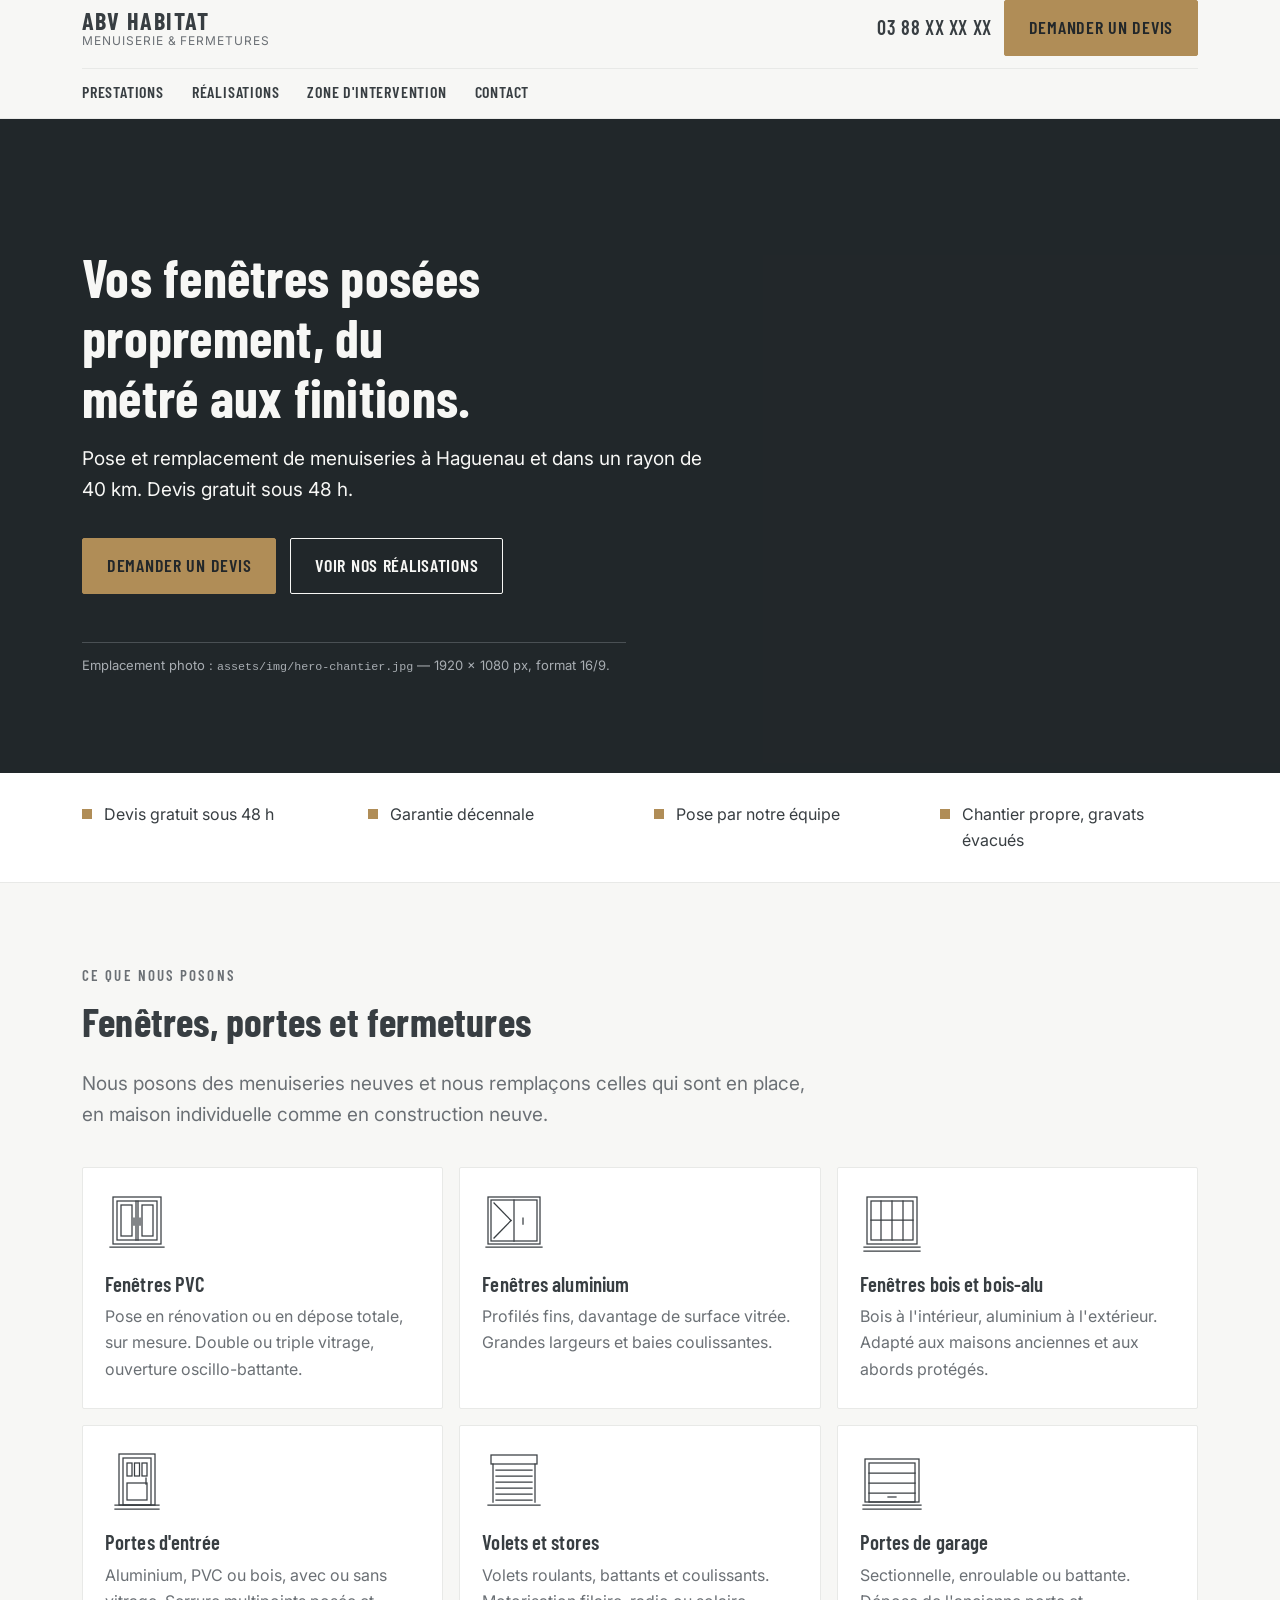
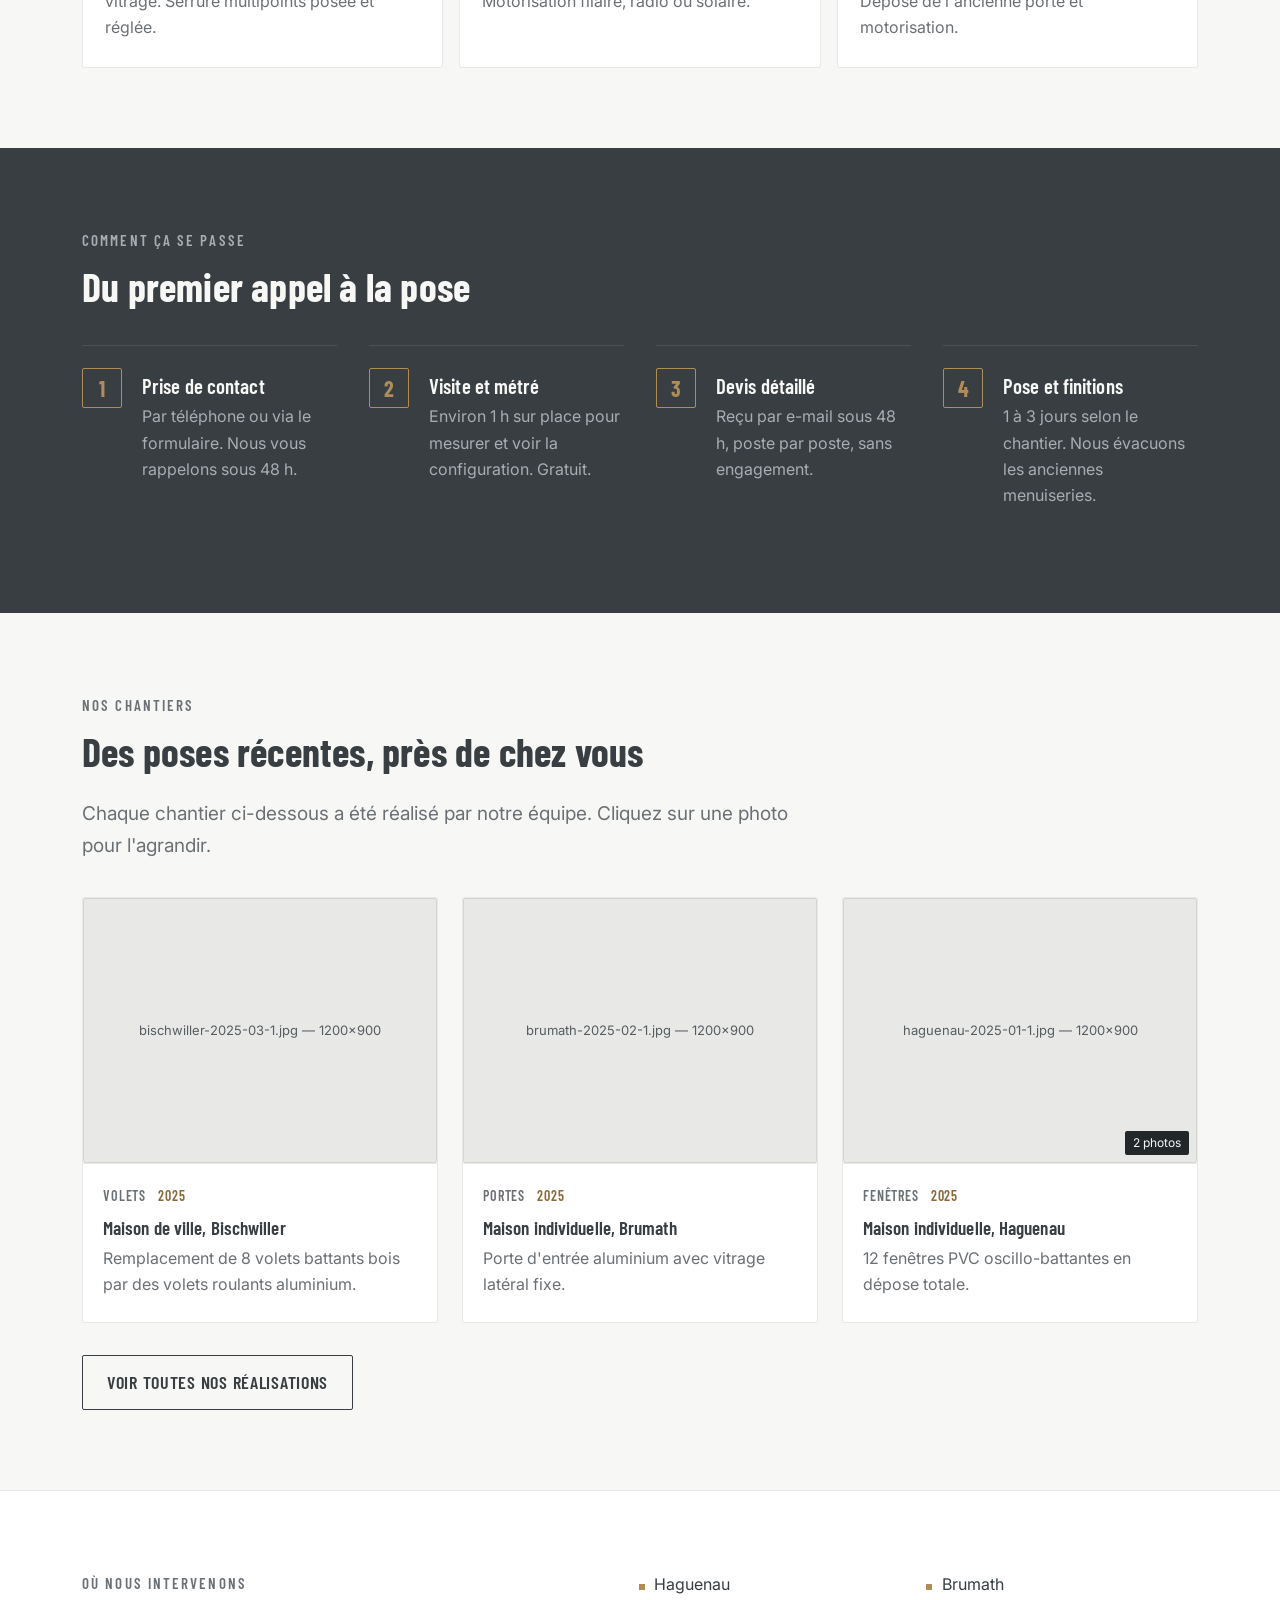
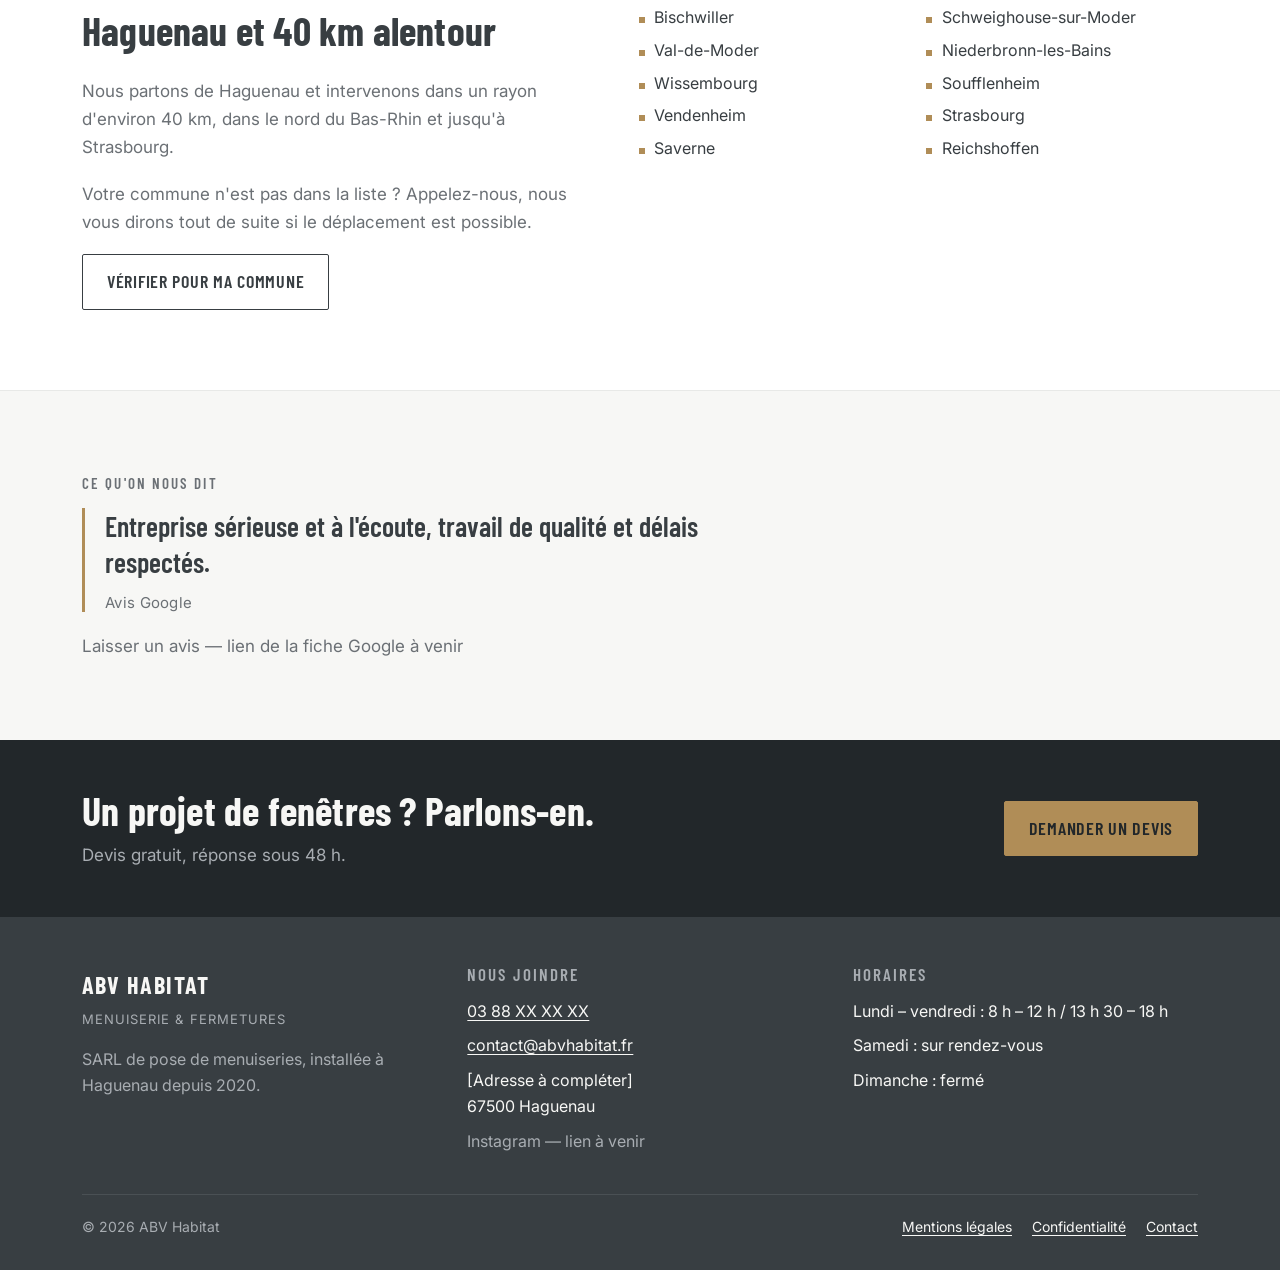
==== commit 55b0d28a: "Mise à jour du site ABV Habitat" ====
--- a/index.html
+++ b/index.html
@@ -357,7 +357,10 @@
           </blockquote>
           <figcaption class="temoignage__source">Avis Google</figcaption>
         </figure>
-        <a class="bouton bouton--contour" href="#lien-google-a-fournir">Laisser un avis</a>
+        <!-- URL de la fiche Google a remettre ici une fois fournie :
+             remplacer ce <span> par
+             <a class="bouton bouton--contour" href="URL-FICHE-GOOGLE">Laisser un avis</a> -->
+        <span class="lien-a-venir">Laisser un avis — lien de la fiche Google à venir</span>
       </div>
     </div>
   </section>
@@ -396,7 +399,9 @@
           <li><a href="tel:+3338800000">03 88 XX XX XX</a></li>
           <li><a href="mailto:contact@abvhabitat.fr">contact@abvhabitat.fr</a></li>
           <li>[Adresse à compléter]<br>67500 Haguenau</li>
-          <li><a href="#lien-instagram-a-fournir">Instagram</a></li>
+          <li><!-- URL du compte Instagram a remettre ici une fois fournie :
+               remplacer ce <span> par <a href="URL-INSTAGRAM">Instagram</a> -->
+              <span class="lien-a-venir">Instagram — lien à venir</span></li>
         </ul>
       </div>
 
--- a/css/style.css
+++ b/css/style.css
@@ -193,6 +193,17 @@
   margin: 0;
 }
 
+/* Libelle inerte : l'URL correspondante n'a pas encore ete fournie.
+   Un commentaire HTML accompagne chaque occurrence avec le lien a remettre. */
+.lien-a-venir {
+  color: var(--gris-texte);
+  cursor: default;
+}
+
+.pied .lien-a-venir {
+  color: var(--gris-sur-sombre);
+}
+
 .espace-haut {
   margin-top: 2rem;
 }
